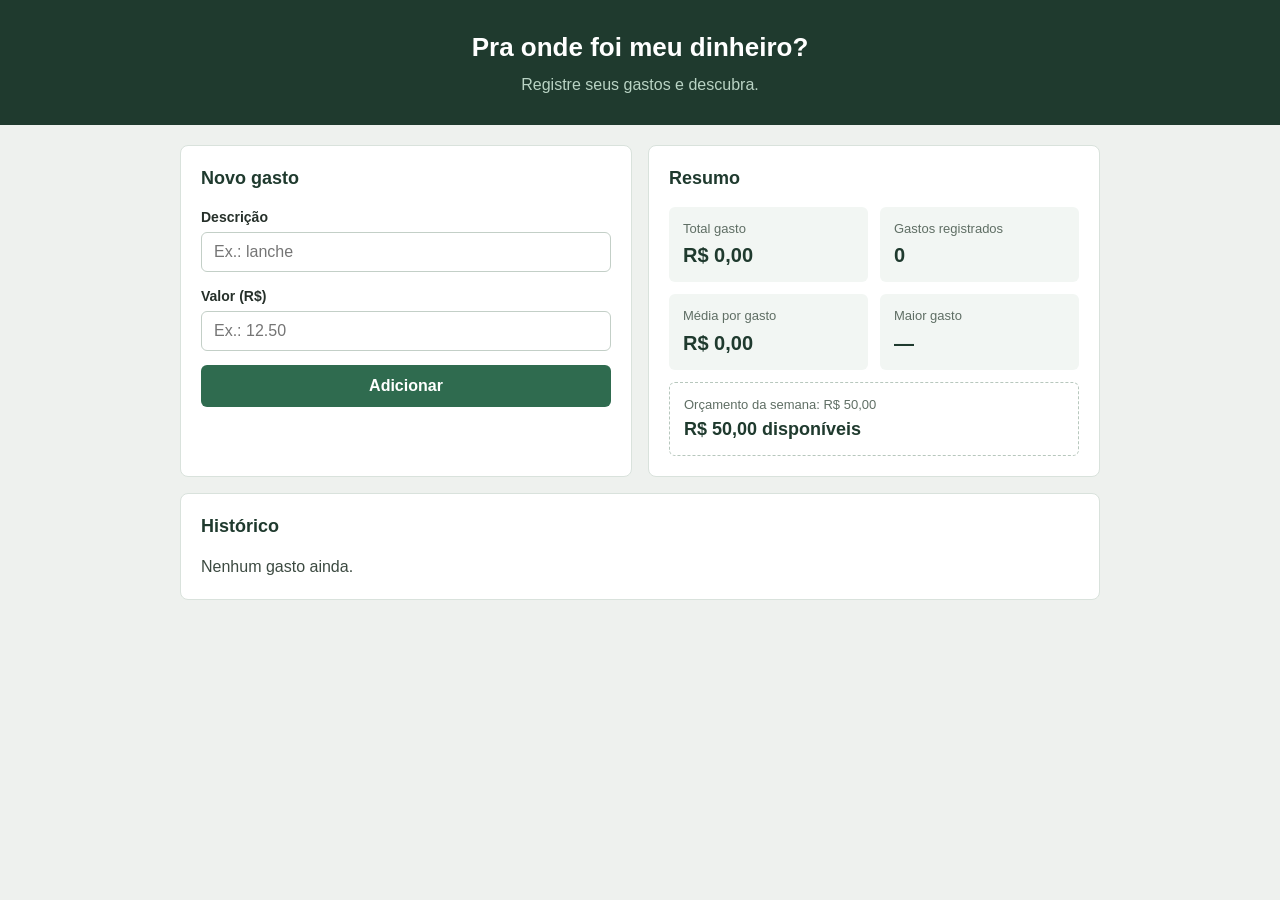
==== 28_09/index.html @ c45bb9e6 "first commit" ====
<!DOCTYPE html>
<html lang="pt-BR">

<head>
    <meta charset="UTF-8">
    <meta name="viewport" content="width=device-width, initial-scale=1.0">
    <title>Pra onde foi meu dinheiro?</title>
    <link rel="stylesheet" href="style.css">
    <script src="script.js" defer></script>
</head>

<body>

    <header class="topo">
        <h1>Pra onde foi meu dinheiro?</h1>
        <p>Registre seus gastos e descubra.</p>
    </header>

    <main class="painel">

        <section class="cartao novo-gasto">
            <h2>Novo gasto</h2>

            <form class="formulario">
                <p>
                    <label for="descricao">Descrição</label>
                    <input type="text" id="descricao" class="campo-descricao" placeholder="Ex.: lanche">
                </p>

                <p>
                    <label for="valor">Valor (R$)</label>
                    <input type="number" id="valor" class="campo-valor" step="0.01" placeholder="Ex.: 12.50">
                </p>

                <button type="submit">Adicionar</button>

                <p class="erro"></p>
            </form>
        </section>

        <section class="cartao resumo">
            <h2>Resumo</h2>

            <div class="indicadores">
                <div class="indicador">
                    <span class="rotulo">Total gasto</span>
                    <strong class="total">R$ 0,00</strong>
                </div>

                <div class="indicador">
                    <span class="rotulo">Gastos registrados</span>
                    <strong class="quantidade">0</strong>
                </div>

                <div class="indicador">
                    <span class="rotulo">Média por gasto</span>
                    <strong class="media">R$ 0,00</strong>
                </div>

                <div class="indicador">
                    <span class="rotulo">Maior gasto</span>
                    <strong class="maior">—</strong>
                </div>
            </div>

            <div class="orcamento">
                <span class="rotulo">Orçamento da semana: R$ 50,00</span>
                <strong class="restante">R$ 50,00 disponíveis</strong>
            </div>
        </section>

        <section class="cartao historico-cartao">
            <h2>Histórico</h2>
            <p class="historico">Nenhum gasto ainda.</p>
        </section>

    </main>

</body>

</html>
---- 28_09/style.css ----
/* ===========================================================
   Pra onde foi meu dinheiro?
   =========================================================== */

* {
    box-sizing: border-box;
}

html {
    background-color: #eef1ee;
}

body {
    margin: 0;
    font-family: "Segoe UI", Roboto, Helvetica, Arial, sans-serif;
    font-size: 16px;
    line-height: 1.5;
    color: #26302a;
}


/* -----------------------------------------------------------
   Topo
   ----------------------------------------------------------- */

.topo {
    padding: 28px 20px;
    background-color: #1f3a2e;
    color: #ffffff;
    text-align: center;
}

.topo h1 {
    margin: 0;
    font-size: 26px;
}

.topo p {
    margin: 6px 0 0 0;
    color: #b9d3c4;
}


/* -----------------------------------------------------------
   Painel — celular primeiro
   ----------------------------------------------------------- */

.painel {
    display: grid;
    gap: 16px;
    max-width: 960px;
    margin: 0 auto;
    padding: 20px;

    grid-template-areas:
        "novo"
        "resumo"
        "historico";
}

.novo-gasto       { grid-area: novo; }
.resumo           { grid-area: resumo; }
.historico-cartao { grid-area: historico; }

.cartao {
    padding: 4px 20px 20px 20px;
    border-radius: 8px;
    background-color: #ffffff;
    border: 1px solid #d9e2dc;
}

.cartao h2 {
    font-size: 18px;
    color: #1f3a2e;
}


/* -----------------------------------------------------------
   Formulário
   ----------------------------------------------------------- */

.formulario p {
    margin: 0 0 14px 0;
}

label {
    display: block;
    margin-bottom: 4px;
    font-size: 14px;
    font-weight: bold;
}

input {
    width: 100%;
    padding: 10px 12px;
    border: 1px solid #c3cfc7;
    border-radius: 6px;
    font-family: inherit;
    font-size: 16px;
}

button {
    width: 100%;
    padding: 12px;
    border: none;
    border-radius: 6px;
    background-color: #2f6b4f;
    color: #ffffff;
    font-family: inherit;
    font-size: 16px;
    font-weight: bold;
    cursor: pointer;
}

button:hover {
    background-color: #25563f;
}

.erro {
    margin: 12px 0 0 0;
    color: #b3261e;
    font-weight: bold;
}


/* -----------------------------------------------------------
   Resumo
   ----------------------------------------------------------- */

.indicadores {
    display: grid;
    grid-template-columns: 1fr 1fr;
    gap: 12px;
}

.indicador {
    padding: 12px 14px;
    border-radius: 6px;
    background-color: #f2f6f3;
}

.rotulo {
    display: block;
    font-size: 13px;
    color: #5f6e64;
}

.indicador strong {
    display: block;
    margin-top: 2px;
    font-size: 20px;
    color: #1f3a2e;
}


/* -----------------------------------------------------------
   Orçamento
   ----------------------------------------------------------- */

.orcamento {
    margin-top: 12px;
    padding: 12px 14px;
    border-radius: 6px;
    border: 1px dashed #b7c7bd;
}

.orcamento strong {
    display: block;
    margin-top: 2px;
    font-size: 18px;
    color: #1f3a2e;
}

/* Quando o total passa do orçamento. */
.indicador strong.estourado,
.orcamento strong.estourado {
    color: #b3261e;
}


/* -----------------------------------------------------------
   Histórico
   ----------------------------------------------------------- */

.historico {
    margin: 0;
    color: #3c4a41;

    /* Faz o \n dentro do texto virar quebra de linha na tela. */
    white-space: pre-line;
}


/* -----------------------------------------------------------
   A partir de 800px: formulário e resumo lado a lado
   ----------------------------------------------------------- */

@media (min-width: 800px) {

    .painel {
        grid-template-columns: 1fr 1fr;
        grid-template-areas:
            "novo      resumo"
            "historico historico";
    }

}
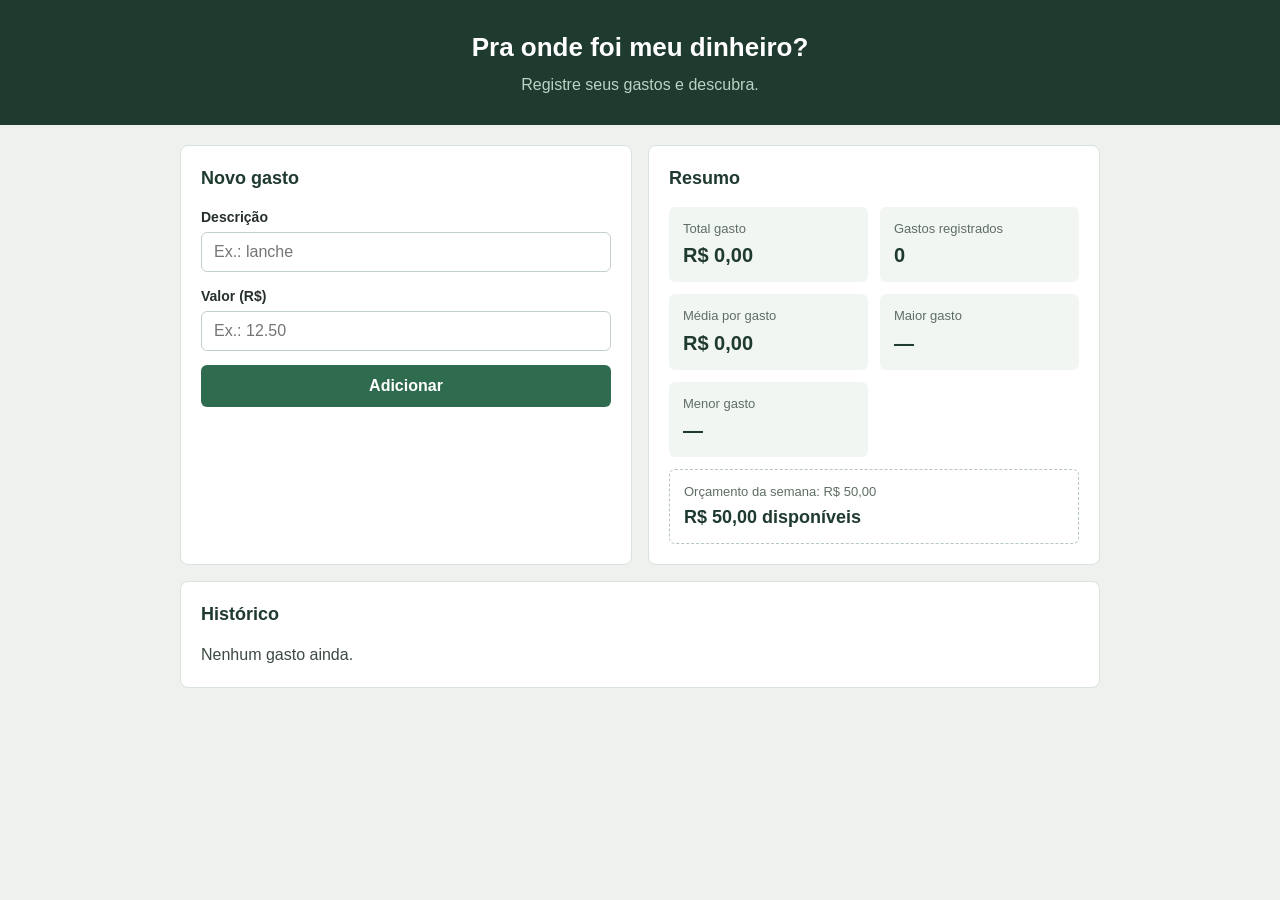
==== commit ef377f92: "Novas tarefas da atividade" ====
--- a/28_09/index.html
+++ b/28_09/index.html
@@ -61,6 +61,11 @@
                     <span class="rotulo">Maior gasto</span>
                     <strong class="maior">—</strong>
                 </div>
+
+                <div class="indicador">
+                    <span class="rotulo">Menor gasto</span>
+                    <strong class="menor">—</strong>
+                </div>
             </div>
 
             <div class="orcamento">
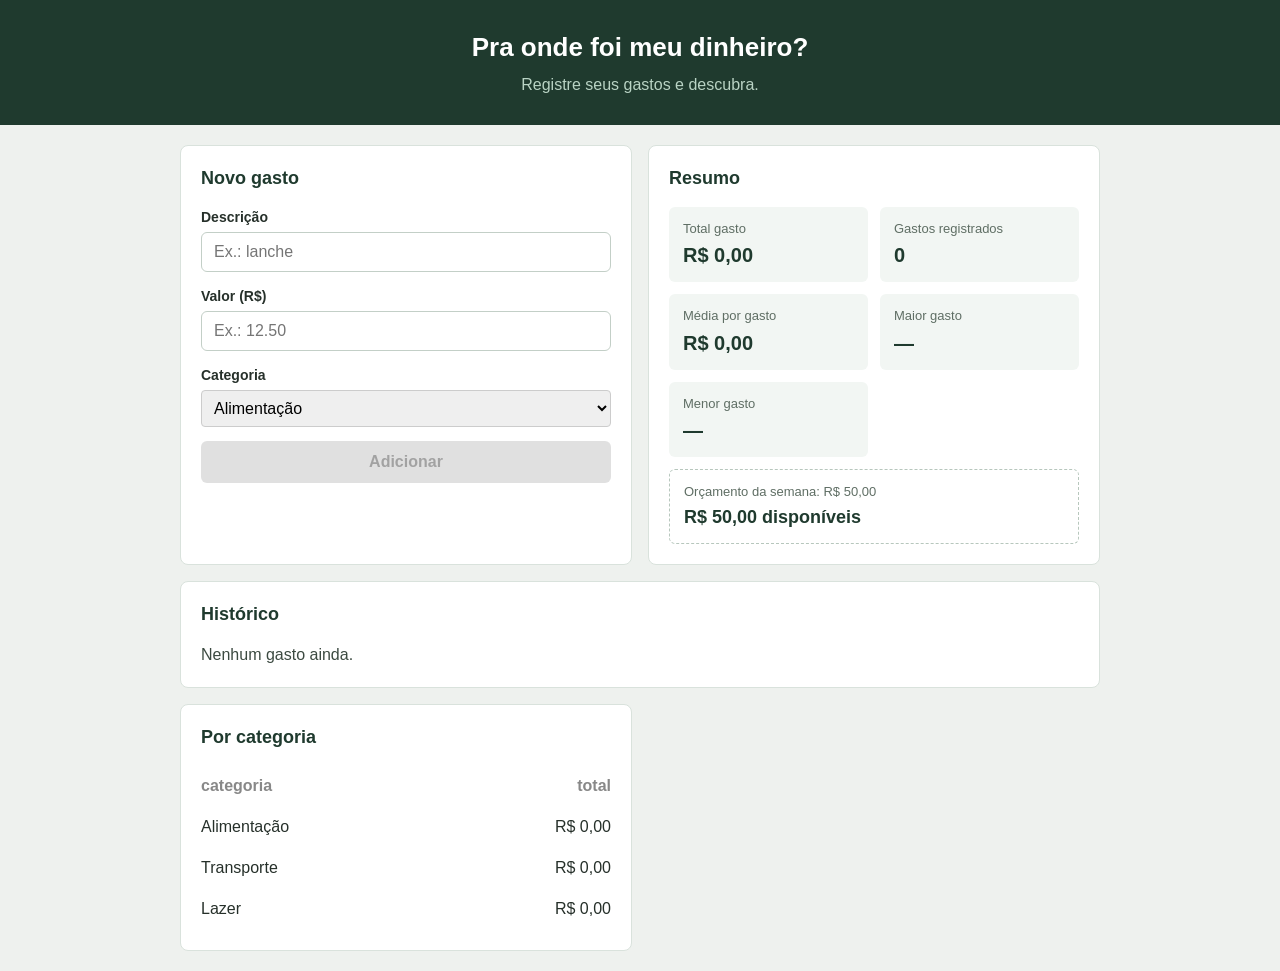
==== commit b3b857f8: "Alteração no código CSS" ====
--- a/28_09/index.html
+++ b/28_09/index.html
@@ -32,10 +32,26 @@
                     <input type="number" id="valor" class="campo-valor" step="0.01" placeholder="Ex.: 12.50">
                 </p>
 
+                <!-- NOVO: Campo para seleção da categoria -->
+                <p>
+                    <label for="categoria">Categoria</label>
+                    <select id="categoria" class="campo-categoria">
+                        <!-- As opções serão preenchidas dinamicamente pelo JavaScript -->
+                    </select>
+                </p>
+
                 <button type="submit">Adicionar</button>
 
                 <p class="erro"></p>
             </form>
+        </section>
+
+        <!-- NOVO: Cartão "Por categoria" para exibir os totais -->
+        <section class="cartao por-categoria">
+            <h2>Por categoria</h2>
+            <div class="lista-categorias">
+                <!-- A tabela/lista de totais por categoria será gerada dinamicamente pelo JavaScript -->
+            </div>
         </section>
 
         <section class="cartao resumo">
@@ -83,4 +99,4 @@
 
 </body>
 
-</html>
+</html>
--- a/28_09/style.css
+++ b/28_09/style.css
@@ -205,3 +205,50 @@
     }
 
 }
+
+/* Estado desabilitado do botão */
+button:disabled {
+    background-color: #ccc;
+    color: #666;
+    cursor: not-allowed;
+    opacity: 0.6;
+}
+
+/* Garante que o efeito de hover não se aplique se estiver desabilitado */
+button:disabled:hover {
+    background-color: #ccc;
+}
+
+/* Estilo do campo de seleção de categoria */
+.campo-categoria {
+    width: 100%;
+    padding: 8px;
+    border: 1px solid #ccc;
+    border-radius: 4px;
+    font-size: 1rem;
+    box-sizing: border-box;
+}
+
+/* Estilo da tabela do cartão "Por categoria" */
+.tabela-categorias {
+    width: 100%;
+    border-collapse: collapse;
+    margin-top: 8px;
+}
+
+.tabela-categorias th,
+.tabela-categorias td {
+    padding: 8px 0;
+    text-align: left;
+    border-bottom: 1px solid rgba(255, 255, 255, 0.1);
+}
+
+.tabela-categorias th {
+    font-weight: bold;
+    color: #888;
+}
+
+.tabela-categorias td:last-child,
+.tabela-categorias th:last-child {
+    text-align: right;
+}
